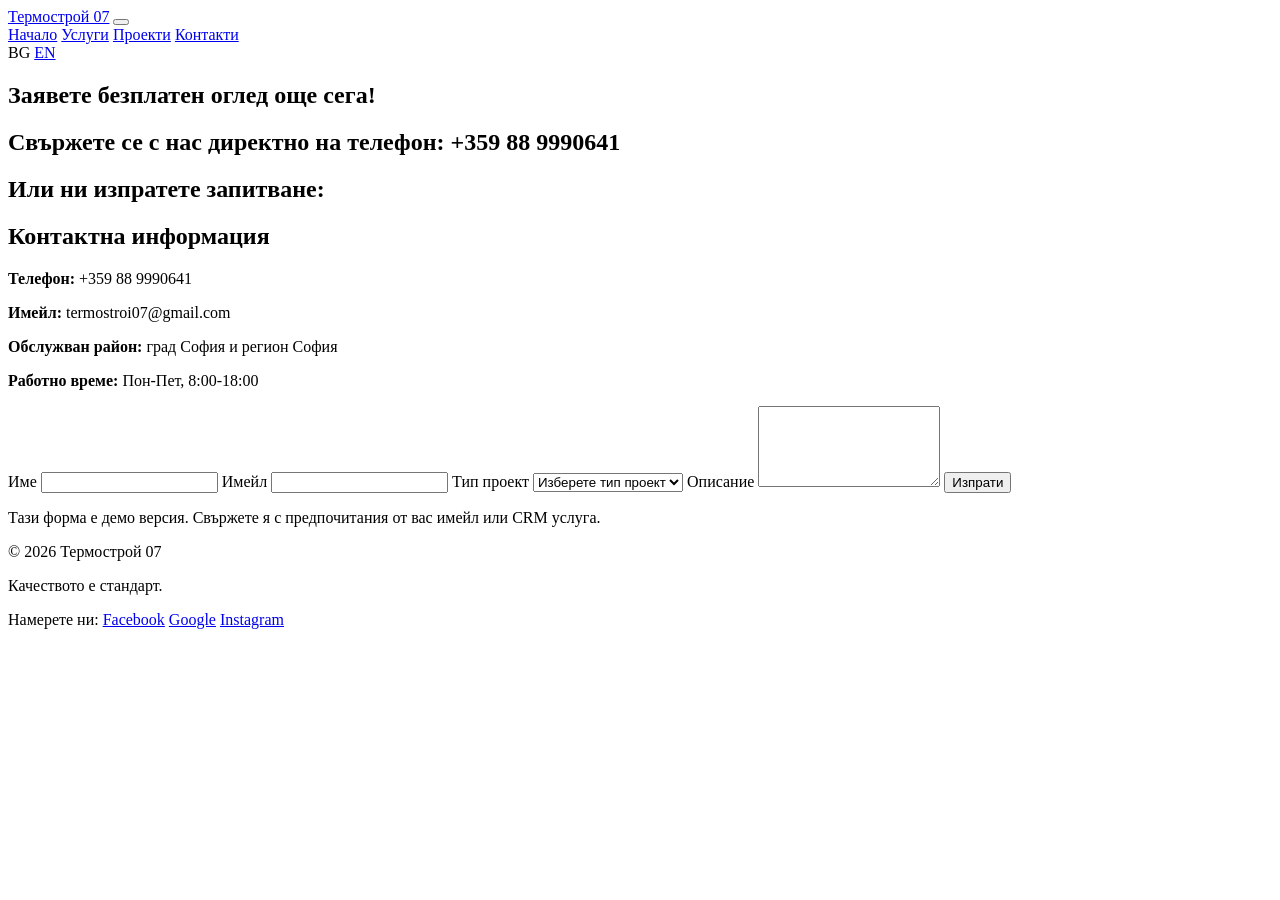
==== contact.html @ 3707374c "Add files via upload" ====
<!DOCTYPE html>
<html lang="bg">
<head>
  <meta charset="UTF-8" />
  <meta name="viewport" content="width=device-width, initial-scale=1.0" />
  <title>Контакти | Термострой 07</title>
  <meta name="description" content="Заявете безплатен оглед, свържете се с нас на дадения телефон или изпратете запитване чрез формата." />
  <link rel="stylesheet" href="assets/css/styles.css" />
</head>
<body data-project-page="projects.html">
  <header class="site-header">
    <div class="container nav-wrap">
      <a class="brand" href="index.html">Термострой 07</a>
      <button class="menu-toggle" aria-expanded="false" aria-controls="site-nav" aria-label="Open navigation menu">
        <span></span>
        <span></span>
        <span></span>
      </button>
      <nav id="site-nav" class="site-nav">
        <a href="index.html">Начало</a>
        <a href="services.html">Услуги</a>
        <a href="projects.html">Проекти</a>
        <a class="active" href="contact.html">Контакти</a>
      </nav>
      <div class="lang-switcher" aria-label="Language switcher">
        <span class="lang-badge is-active" aria-current="true">BG</span>
        <a class="lang-link" href="en-contact.html" aria-label="Switch to English">EN</a>
      </div>
    </div>
  </header>

  <main>
    <section class="page-hero">
      <div class="container reveal">
        <!-- <p class="eyebrow">Заявете безплатен оглед още сега!</p> -->
        <h2>Заявете безплатен оглед още сега!</h2>
        <h2>Свържете се с нас директно на телефон: +359 88 9990641</h2>
        <h2>Или ни изпратете запитване:</h2>
      </div>
    </section>

    <section class="section">
      <div class="container contact-layout">
        <div class="contact-info reveal">
          <h2>Контактна информация</h2>
          <p><strong>Телефон:</strong> +359 88 9990641</p>
          <p><strong>Имейл:</strong> termostroi07@gmail.com</p>
          <p><strong>Обслужван район:</strong> град София и регион София</p>
          <p><strong>Работно време:</strong> Пон-Пет, 8:00-18:00</p>
        </div>

        <form class="contact-form reveal" action="#" method="post">
          <label for="name">Име</label>
          <input id="name" name="name" type="text" required />

          <label for="email">Имейл</label>
          <input id="email" name="email" type="email" required />

          <label for="project">Тип проект</label>
          <select id="project" name="project" required>
            <option value="">Изберете тип проект</option>
            <option>Ремонт на жилище</option>
            <option>Търговски обект</option>
            <option>Външни подобрения</option>
            <option>Друго</option>
          </select>

          <label for="message">Описание</label>
          <textarea id="message" name="message" rows="5" required></textarea>

          <button class="btn btn-primary" type="submit">Изпрати</button>
          <p class="form-note">Тази форма е демо версия. Свържете я с предпочитания от вас имейл или CRM услуга.</p>
        </form>
      </div>
    </section>
  </main>

  <footer class="site-footer">
    <div class="container footer-wrap">
      <p>© 2026 Термострой 07</p>
      <p>Качеството е стандарт.</p>
      <div class="social-links" aria-label="Социални мрежи">
        <span class="social-title">Намерете ни:</span>
        <a class="social-link" href="https://www.facebook.com" target="_blank" rel="noopener noreferrer">Facebook</a>
        <a class="social-link" href="https://www.google.com/maps" target="_blank" rel="noopener noreferrer">Google</a>
        <a class="social-link" href="https://www.instagram.com" target="_blank" rel="noopener noreferrer">Instagram</a>
      </div>
    </div>
  </footer>

  <script src="assets/js/main.js"></script>
</body>
</html>
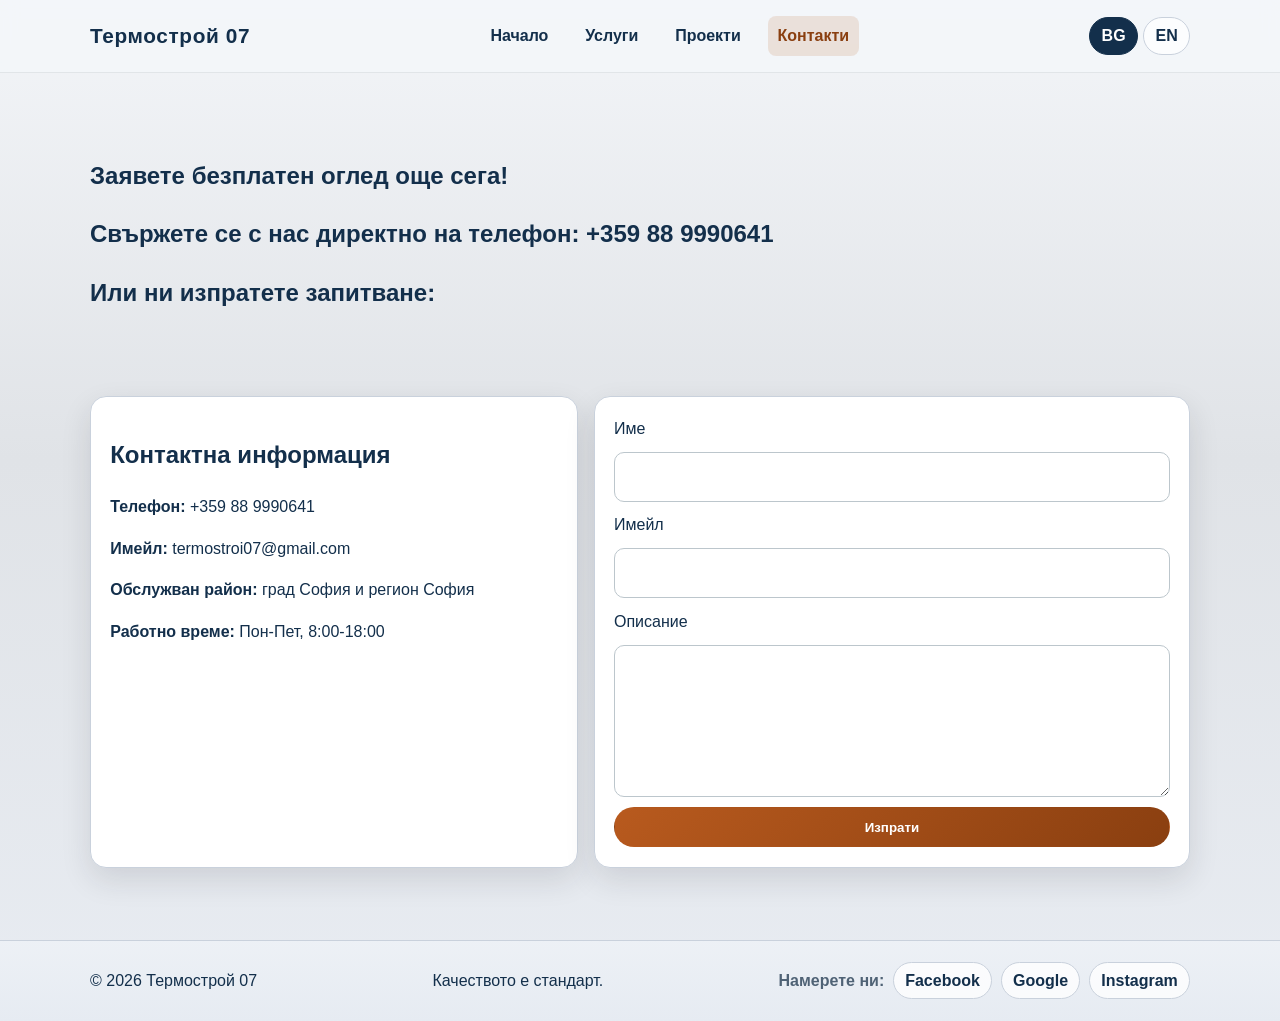
==== commit f2844a3f: "Update of all files." ====
--- a/contact.html
+++ b/contact.html
@@ -49,27 +49,18 @@
           <p><strong>Работно време:</strong> Пон-Пет, 8:00-18:00</p>
         </div>
 
-        <form class="contact-form reveal" action="#" method="post">
+        <form class="contact-form reveal" action="#" method="POST" data-netlify="true">
           <label for="name">Име</label>
           <input id="name" name="name" type="text" required />
 
           <label for="email">Имейл</label>
           <input id="email" name="email" type="email" required />
 
-          <label for="project">Тип проект</label>
-          <select id="project" name="project" required>
-            <option value="">Изберете тип проект</option>
-            <option>Ремонт на жилище</option>
-            <option>Търговски обект</option>
-            <option>Външни подобрения</option>
-            <option>Друго</option>
-          </select>
-
           <label for="message">Описание</label>
           <textarea id="message" name="message" rows="5" required></textarea>
 
           <button class="btn btn-primary" type="submit">Изпрати</button>
-          <p class="form-note">Тази форма е демо версия. Свържете я с предпочитания от вас имейл или CRM услуга.</p>
+          <!-- <p class="form-note">Тази форма е демо версия. Свържете я с предпочитания от вас имейл или CRM услуга.</p> -->
         </form>
       </div>
     </section>
@@ -81,7 +72,7 @@
       <p>Качеството е стандарт.</p>
       <div class="social-links" aria-label="Социални мрежи">
         <span class="social-title">Намерете ни:</span>
-        <a class="social-link" href="https://www.facebook.com" target="_blank" rel="noopener noreferrer">Facebook</a>
+        <a class="social-link" href="https://www.facebook.com/termostroii07" target="_blank" rel="noopener noreferrer">Facebook</a>
         <a class="social-link" href="https://www.google.com/maps" target="_blank" rel="noopener noreferrer">Google</a>
         <a class="social-link" href="https://www.instagram.com" target="_blank" rel="noopener noreferrer">Instagram</a>
       </div>
--- a/assets/css/styles.css
+++ b/assets/css/styles.css
@@ -0,0 +1,668 @@
+:root {
+  --bg: #e0e3e7;
+  --surface: #ffffff;
+  --surface-2: #e5e9ef;
+  --ink: #132f4b;
+  --muted: #4f6275;
+  --brand: #b85a1e;
+  --brand-dark: #8a3f10;
+  --accent: #e0ab22;
+  --line: #c9d1dc;
+  --shadow: 0 12px 30px rgba(30, 37, 43, 0.12);
+  --radius: 16px;
+}
+
+* {
+  box-sizing: border-box;
+}
+
+html,
+body {
+  margin: 0;
+  padding: 0;
+}
+
+body {
+  font-family: "Segoe UI", "Trebuchet MS", "Tahoma", sans-serif;
+  color: var(--ink);
+  background: linear-gradient(180deg, #f3f5f8 0%, var(--bg) 45%, #e8ecf2 100%);
+  line-height: 1.6;
+}
+
+img {
+  max-width: 100%;
+  display: block;
+}
+
+.container {
+  width: min(1100px, 92%);
+  margin: 0 auto;
+}
+
+.site-header {
+  position: sticky;
+  top: 0;
+  z-index: 20;
+  backdrop-filter: blur(8px);
+  background: rgba(243, 246, 250, 0.88);
+  border-bottom: 1px solid rgba(30, 37, 43, 0.08);
+}
+
+.nav-wrap {
+  display: flex;
+  align-items: center;
+  justify-content: space-between;
+  min-height: 72px;
+}
+
+.brand {
+  text-decoration: none;
+  color: var(--ink);
+  font-size: 1.3rem;
+  font-weight: 800;
+  letter-spacing: 0.03em;
+}
+
+.site-nav {
+  display: flex;
+  gap: 1.1rem;
+}
+
+.site-nav a {
+  text-decoration: none;
+  color: var(--ink);
+  font-weight: 600;
+  padding: 0.45rem 0.6rem;
+  border-radius: 8px;
+}
+
+.site-nav a:hover,
+.site-nav a.active {
+  color: var(--brand-dark);
+  background: rgba(184, 90, 30, 0.14);
+}
+
+.lang-switcher {
+  display: inline-flex;
+  align-items: center;
+  gap: 0.35rem;
+}
+
+.lang-badge {
+  text-decoration: none;
+  color: var(--brand-dark);
+  border: 1px solid var(--line);
+  border-radius: 999px;
+  padding: 0.35rem 0.7rem;
+  font-weight: 700;
+  background: rgba(255, 255, 255, 0.72);
+}
+
+.lang-badge.is-active {
+  background: var(--ink);
+  border-color: var(--ink);
+  color: #fff;
+}
+
+.lang-link {
+  text-decoration: none;
+  color: var(--ink);
+  border: 1px solid var(--line);
+  border-radius: 999px;
+  padding: 0.35rem 0.7rem;
+  font-weight: 700;
+  background: rgba(255, 255, 255, 0.72);
+}
+
+.lang-link:hover {
+  border-color: var(--brand);
+  color: var(--brand-dark);
+}
+
+.menu-toggle {
+  display: none;
+  width: 44px;
+  height: 44px;
+  border: 1px solid var(--line);
+  background: var(--surface);
+  border-radius: 10px;
+  cursor: pointer;
+  padding: 8px;
+}
+
+.menu-toggle span {
+  display: block;
+  width: 100%;
+  height: 3px;
+  margin: 5px 0;
+  background: var(--ink);
+  border-radius: 2px;
+}
+
+.hero {
+  position: relative;
+  overflow: hidden;
+  padding: 5rem 0 4rem;
+}
+
+.hero-grid {
+  display: grid;
+  grid-template-columns: 1.3fr 1fr;
+  gap: 1.6rem;
+  align-items: center;
+}
+
+.hero-media {
+  align-self: stretch;
+}
+
+.slideshow {
+  position: relative;
+  min-height: 480px;
+  border-radius: var(--radius);
+  overflow: hidden;
+  border: 1px solid var(--line);
+  box-shadow: var(--shadow);
+  background: var(--surface);
+}
+
+.slide {
+  position: absolute;
+  inset: 0;
+  width: 100%;
+  height: 100%;
+  object-fit: cover;
+  opacity: 0;
+  transition: opacity 0.35s ease;
+}
+
+.slide.is-active {
+  opacity: 1;
+}
+
+.slide-btn {
+  position: absolute;
+  top: 50%;
+  transform: translateY(-50%);
+  width: 36px;
+  height: 36px;
+  border: 1px solid rgba(255, 255, 255, 0.7);
+  border-radius: 999px;
+  background: rgba(19, 47, 75, 0.72);
+  color: #fff;
+  cursor: pointer;
+}
+
+.slide-btn.prev {
+  left: 10px;
+}
+
+.slide-btn.next {
+  right: 10px;
+}
+
+.eyebrow {
+  text-transform: uppercase;
+  letter-spacing: 0.15em;
+  font-size: 0.78rem;
+  color: #b76508;
+  font-weight: 700;
+}
+
+.hero h1,
+.page-hero h1 {
+  font-size: clamp(2rem, 4vw, 3.2rem);
+  line-height: 1.15;
+  margin: 0.3rem 0 1rem;
+}
+
+.hero p,
+.page-hero p {
+  max-width: 60ch;
+}
+
+.hero-actions {
+  display: flex;
+  flex-wrap: wrap;
+  gap: 0.75rem;
+  margin-top: 1.25rem;
+}
+
+.btn {
+  display: inline-block;
+  border-radius: 999px;
+  padding: 0.72rem 1.1rem;
+  text-decoration: none;
+  font-weight: 700;
+  border: 1px solid transparent;
+}
+
+.btn-primary {
+  background: linear-gradient(135deg, var(--brand), var(--brand-dark));
+  color: #ffffff;
+}
+
+.btn-primary:hover {
+  filter: brightness(1.05);
+}
+
+.btn-ghost {
+  color: var(--ink);
+  border-color: var(--line);
+  background: rgba(255, 255, 255, 0.78);
+}
+
+.hero-panel {
+  margin-top: 1rem;
+  background: linear-gradient(160deg, #ffffff 0%, #f1f4f8 100%);
+  border: 1px solid var(--line);
+  border-radius: var(--radius);
+  box-shadow: var(--shadow);
+  padding: 1.35rem;
+}
+
+.hero-panel h2 {
+  margin-top: 0;
+}
+
+.hero-shape {
+  display: none;
+}
+
+.page-hero {
+  padding: 4rem 0 1.5rem;
+}
+
+.section {
+  padding: 2.5rem 0;
+}
+
+.section-alt {
+  background: linear-gradient(180deg, rgba(229, 235, 242, 0.82), rgba(229, 235, 242, 0.36));
+  border-top: 1px solid var(--line);
+  border-bottom: 1px solid var(--line);
+}
+
+.cards {
+  display: grid;
+  gap: 1rem;
+}
+
+.three-up {
+  grid-template-columns: repeat(3, minmax(0, 1fr));
+}
+
+.two-up {
+  grid-template-columns: repeat(2, minmax(0, 1fr));
+}
+
+.card,
+.project-card,
+.contact-form,
+.contact-info {
+  background: var(--surface);
+  border: 1px solid var(--line);
+  border-radius: var(--radius);
+  box-shadow: var(--shadow);
+  padding: 1.2rem;
+}
+
+.card h2,
+.card h3,
+.project-card h2 {
+  margin-top: 0;
+}
+
+.stats {
+  display: grid;
+  grid-template-columns: repeat(3, minmax(0, 1fr));
+  gap: 0.9rem;
+}
+
+.stat {
+  padding: 1rem;
+  border-radius: 14px;
+  background: var(--surface);
+  border: 1px solid var(--line);
+  text-align: center;
+}
+
+.stat strong {
+  display: block;
+  font-size: 2rem;
+  color: var(--brand-dark);
+}
+
+.project-grid {
+  display: grid;
+  grid-template-columns: repeat(2, minmax(0, 1fr));
+  gap: 1rem;
+}
+
+.project-gallery {
+  margin-top: 0.8rem;
+  display: grid;
+  grid-template-columns: repeat(3, minmax(0, 1fr));
+  gap: 0.55rem;
+}
+
+.project-gallery img {
+  width: 100%;
+  aspect-ratio: 4 / 3;
+  object-fit: cover;
+  border-radius: 10px;
+  border: 1px solid var(--line);
+}
+
+.project-gallery-trigger {
+  margin-top: 0.95rem;
+  border: 1px solid var(--line);
+  background: rgba(243, 246, 250, 0.95);
+  color: var(--ink);
+  border-radius: 999px;
+  padding: 0.55rem 0.9rem;
+  font: inherit;
+  font-weight: 700;
+  cursor: pointer;
+}
+
+.project-gallery-trigger:hover {
+  border-color: var(--brand);
+  color: var(--brand-dark);
+}
+
+.gallery-modal[hidden] {
+  display: none;
+}
+
+.gallery-modal {
+  position: fixed;
+  inset: 0;
+  z-index: 50;
+}
+
+.gallery-modal__backdrop {
+  position: absolute;
+  inset: 0;
+  background: rgba(12, 18, 28, 0.68);
+}
+
+.gallery-modal__dialog {
+  position: relative;
+  z-index: 1;
+  width: min(960px, calc(100vw - 1.5rem));
+  max-height: min(90vh, 900px);
+  margin: 5vh auto;
+  overflow: auto;
+  background: var(--surface);
+  border-radius: 20px;
+  padding: 1rem;
+  border: 1px solid var(--line);
+  box-shadow: 0 20px 60px rgba(0, 0, 0, 0.3);
+}
+
+.gallery-modal__close {
+  position: sticky;
+  top: 0;
+  margin-left: auto;
+  display: block;
+  width: 42px;
+  height: 42px;
+  border: 1px solid var(--line);
+  border-radius: 999px;
+  background: #fff;
+  color: var(--ink);
+  font-size: 1.5rem;
+  line-height: 1;
+  cursor: pointer;
+}
+
+.gallery-modal__main {
+  width: 100%;
+  max-height: 55vh;
+  object-fit: cover;
+  border-radius: 14px;
+  border: 1px solid var(--line);
+  margin-top: 0.75rem;
+}
+
+.gallery-modal__controls {
+  display: flex;
+  gap: 0.75rem;
+  margin-top: 0.9rem;
+}
+
+.gallery-modal__nav {
+  border: 1px solid var(--line);
+  background: rgba(243, 246, 250, 0.95);
+  color: var(--ink);
+  border-radius: 999px;
+  padding: 0.5rem 0.85rem;
+  font: inherit;
+  font-weight: 700;
+  cursor: pointer;
+}
+
+.gallery-modal__thumbs {
+  margin-top: 1rem;
+  display: grid;
+  grid-template-columns: repeat(4, minmax(0, 1fr));
+  gap: 0.6rem;
+}
+
+.gallery-modal__thumbs button {
+  padding: 0;
+  border: 2px solid transparent;
+  background: transparent;
+  border-radius: 10px;
+  cursor: pointer;
+}
+
+.gallery-modal__thumbs button.is-active {
+  border-color: var(--brand);
+}
+
+.gallery-modal__thumbs img {
+  width: 100%;
+  aspect-ratio: 4 / 3;
+  object-fit: cover;
+  border-radius: 8px;
+  display: block;
+}
+
+.project-meta {
+  margin-top: -0.2rem;
+  color: var(--muted);
+  font-weight: 600;
+}
+
+.card-image {
+  width: 100%;
+  aspect-ratio: 16 / 9;
+  object-fit: cover;
+  border-radius: 12px;
+  border: 1px solid var(--line);
+  margin-bottom: 0.9rem;
+}
+
+.card-link {
+  display: inline-block;
+  margin-top: 0.6rem;
+  color: var(--brand-dark);
+  font-weight: 700;
+  text-decoration: none;
+}
+
+.card-link:hover {
+  text-decoration: underline;
+}
+
+.project-card.is-focused {
+  border-color: var(--brand);
+  box-shadow: 0 0 0 3px rgba(224, 171, 34, 0.28), var(--shadow);
+}
+
+.contact-layout {
+  display: grid;
+  grid-template-columns: 0.9fr 1.1fr;
+  gap: 1rem;
+}
+
+.contact-form {
+  display: grid;
+  gap: 0.65rem;
+}
+
+.contact-form input,
+.contact-form select,
+.contact-form textarea {
+  border: 1px solid #bcc6cc;
+  border-radius: 10px;
+  padding: 0.7rem 0.8rem;
+  font: inherit;
+  background: #fff;
+}
+
+.contact-form input:focus,
+.contact-form select:focus,
+.contact-form textarea:focus {
+  outline: 2px solid rgba(19, 47, 75, 0.35);
+  outline-offset: 1px;
+}
+
+.form-note {
+  margin: 0;
+  color: var(--muted);
+  font-size: 0.9rem;
+}
+
+.site-footer {
+  border-top: 1px solid var(--line);
+  margin-top: 2rem;
+  background: linear-gradient(180deg, rgba(237, 241, 246, 0.95), rgba(230, 235, 242, 0.95));
+}
+
+.footer-wrap {
+  min-height: 80px;
+  display: flex;
+  align-items: center;
+  justify-content: space-between;
+  gap: 1rem;
+  flex-wrap: wrap;
+}
+
+.social-links {
+  display: flex;
+  align-items: center;
+  gap: 0.55rem;
+  flex-wrap: wrap;
+}
+
+.social-title {
+  color: var(--muted);
+  font-weight: 600;
+}
+
+.social-link {
+  text-decoration: none;
+  color: var(--ink);
+  border: 1px solid var(--line);
+  background: rgba(255, 255, 255, 0.8);
+  border-radius: 999px;
+  padding: 0.3rem 0.7rem;
+  font-weight: 600;
+}
+
+.social-link:hover {
+  color: var(--brand-dark);
+  border-color: var(--brand);
+}
+
+.reveal,
+.reveal-delay {
+  opacity: 0;
+  transform: translateY(14px);
+  animation: fadeUp 0.65s ease forwards;
+}
+
+.reveal-delay {
+  animation-delay: 0.18s;
+}
+
+@keyframes fadeUp {
+  to {
+    opacity: 1;
+    transform: translateY(0);
+  }
+}
+
+@media (max-width: 900px) {
+  .hero-grid,
+  .three-up,
+  .two-up,
+  .project-grid,
+  .project-gallery,
+  .stats,
+  .contact-layout {
+    grid-template-columns: 1fr;
+  }
+
+  .hero {
+    padding-top: 4rem;
+  }
+}
+
+@media (max-width: 760px) {
+  .slideshow {
+    min-height: 260px;
+  }
+
+  .menu-toggle {
+    display: inline-block;
+  }
+
+  .site-nav {
+    position: absolute;
+    top: 72px;
+    left: 0;
+    right: 0;
+    display: grid;
+    gap: 0;
+    background: var(--surface);
+    border-bottom: 1px solid var(--line);
+    transform-origin: top;
+    transform: scaleY(0);
+    opacity: 0;
+    pointer-events: none;
+    transition: transform 0.2s ease, opacity 0.2s ease;
+  }
+
+  .site-nav a {
+    border-radius: 0;
+    padding: 0.95rem 1rem;
+    border-top: 1px solid #f0debb;
+  }
+
+  .site-nav.open {
+    transform: scaleY(1);
+    opacity: 1;
+    pointer-events: auto;
+  }
+
+  .lang-switcher {
+    margin-left: auto;
+  }
+
+  .social-links {
+    width: 100%;
+  }
+
+  .gallery-modal__dialog {
+    width: calc(100vw - 1rem);
+    margin: 0.5rem auto;
+  }
+
+  .gallery-modal__thumbs {
+    grid-template-columns: repeat(2, minmax(0, 1fr));
+  }
+}
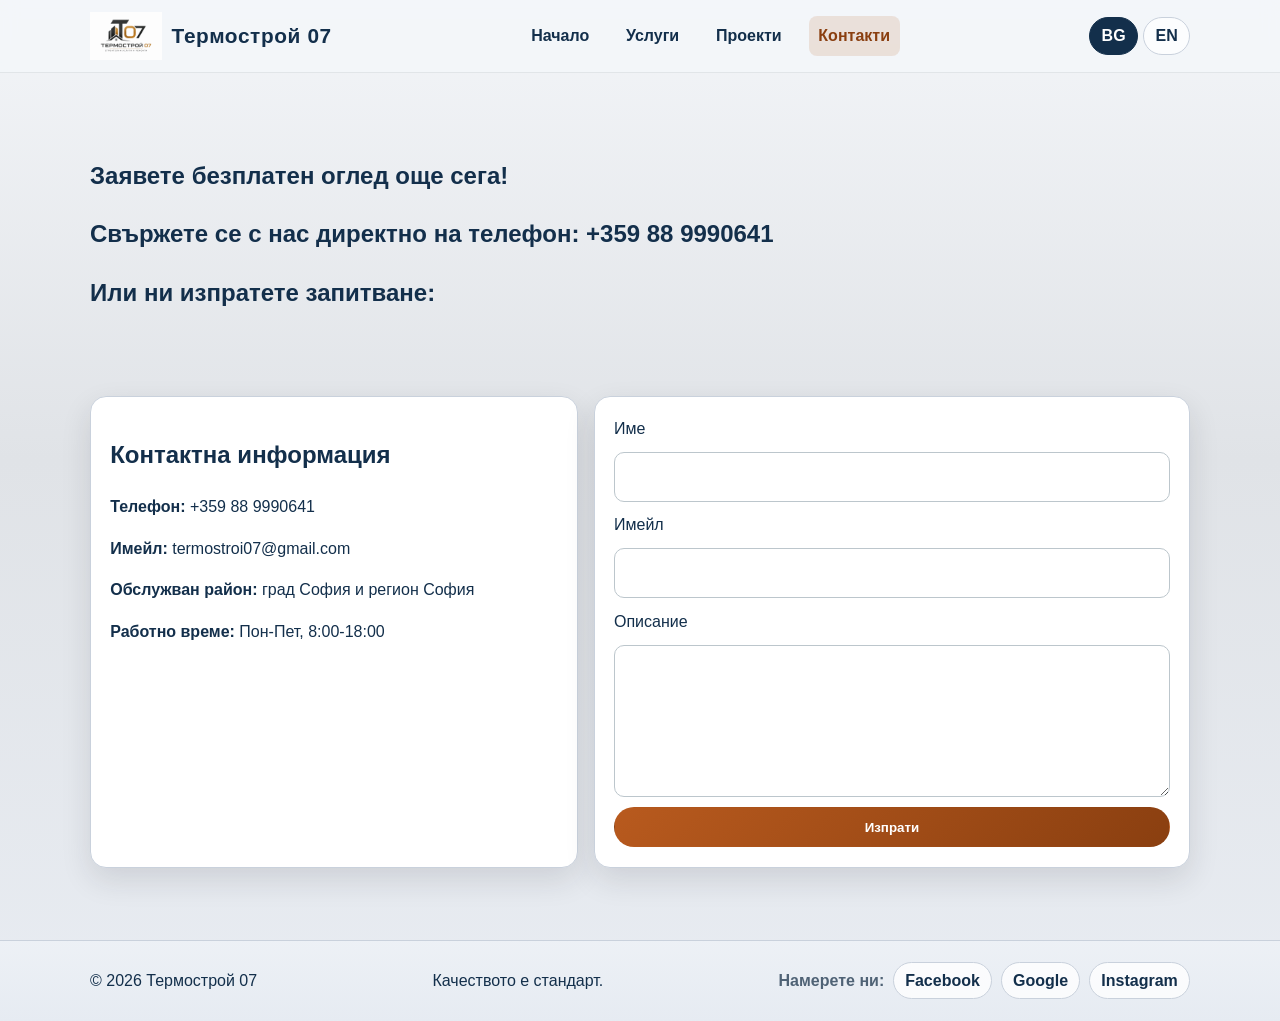
==== commit 43b5a447: "Added logo. Added new images for projects. Updated link for Instagram. Update of H1 for index.html." ====
--- a/contact.html
+++ b/contact.html
@@ -10,7 +10,12 @@
 <body data-project-page="projects.html">
   <header class="site-header">
     <div class="container nav-wrap">
-      <a class="brand" href="index.html">Термострой 07</a>
+      <div class="brand-group">
+        <a class="logo" href="index.html">
+          <img src="assets/images/hero/termostroi07_logo.png" alt="Company Name Logo">
+        </a>
+        <a class="brand" href="index.html">Термострой 07</a>
+      </div>
       <button class="menu-toggle" aria-expanded="false" aria-controls="site-nav" aria-label="Open navigation menu">
         <span></span>
         <span></span>
@@ -49,7 +54,7 @@
           <p><strong>Работно време:</strong> Пон-Пет, 8:00-18:00</p>
         </div>
 
-        <form class="contact-form reveal" action="#" method="POST" data-netlify="true">
+        <form class="contact-form reveal" action="#" method="POST" action="thanks.html" data-netlify="true">
           <label for="name">Име</label>
           <input id="name" name="name" type="text" required />
 
@@ -74,7 +79,7 @@
         <span class="social-title">Намерете ни:</span>
         <a class="social-link" href="https://www.facebook.com/termostroii07" target="_blank" rel="noopener noreferrer">Facebook</a>
         <a class="social-link" href="https://www.google.com/maps" target="_blank" rel="noopener noreferrer">Google</a>
-        <a class="social-link" href="https://www.instagram.com" target="_blank" rel="noopener noreferrer">Instagram</a>
+        <a class="social-link" href="https://www.instagram.com/termostroi07?stkn=MXQ4cWg2ODc1N2NqdQ%3D%3D" target="_blank" rel="noopener noreferrer">Instagram</a>
       </div>
     </div>
   </footer>
--- a/assets/css/styles.css
+++ b/assets/css/styles.css
@@ -53,6 +53,19 @@
   align-items: center;
   justify-content: space-between;
   min-height: 72px;
+}
+
+/* Logo and brand alignment */
+.brand-group {
+  display: flex;
+  align-items: center;
+  gap: 0.6rem;
+}
+
+.logo img {
+  height: 48px;
+  width: auto;
+  display: block;
 }
 
 .brand {
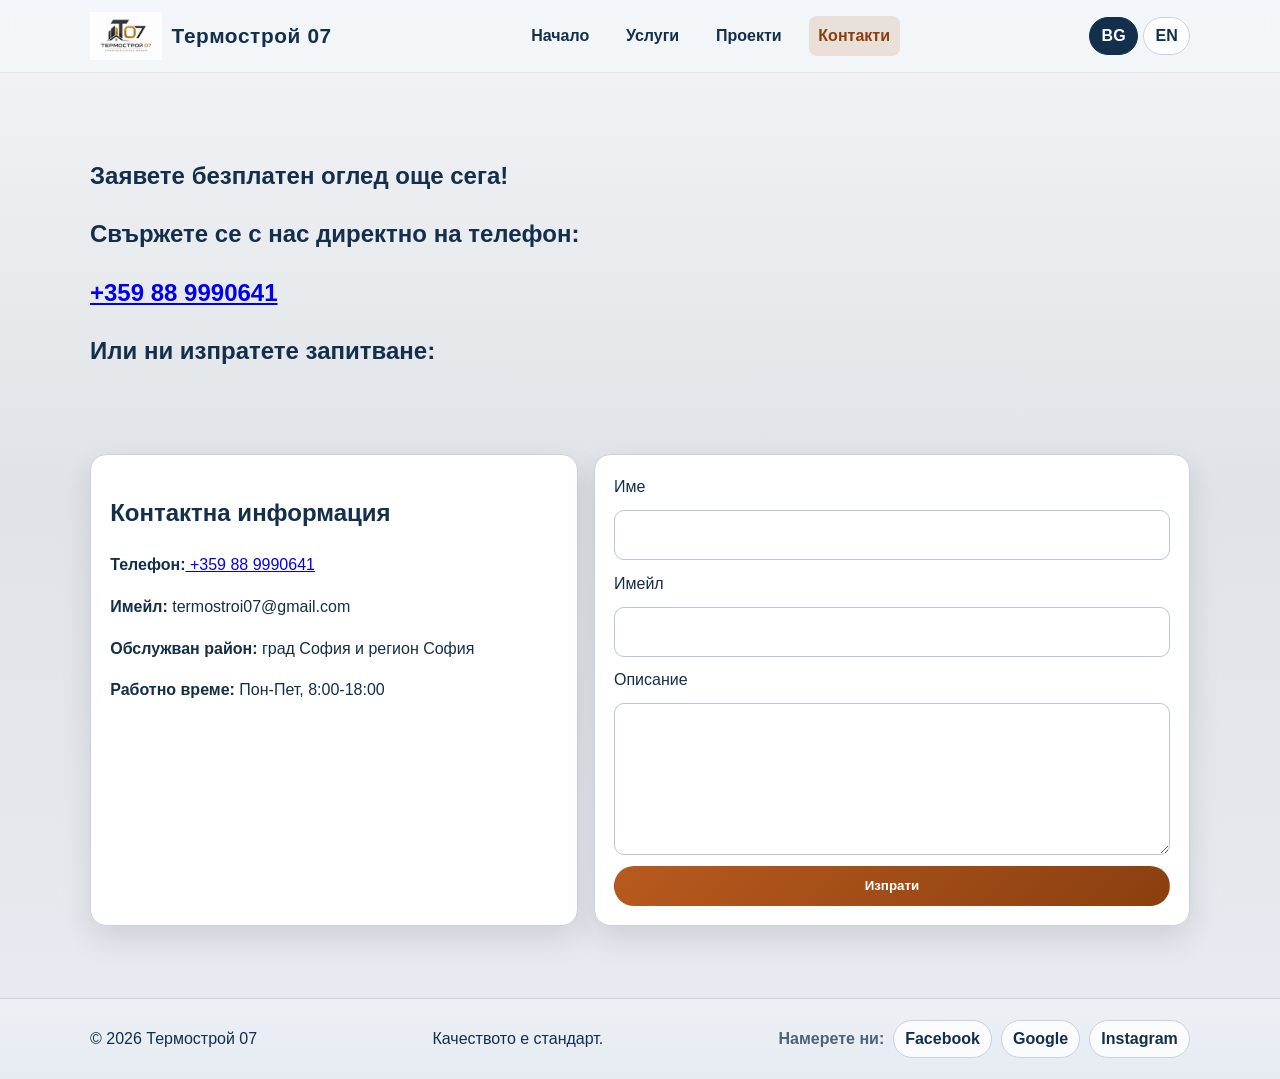
==== commit c24635c2: "new landing page update to index.html update on tel number" ====
--- a/contact.html
+++ b/contact.html
@@ -1,6 +1,7 @@
 <!DOCTYPE html>
 <html lang="bg">
 <head>
+  <link rel="canonical" href="https://termostroi07.com/contact/">
   <meta charset="UTF-8" />
   <meta name="viewport" content="width=device-width, initial-scale=1.0" />
   <title>Контакти | Термострой 07</title>
@@ -12,7 +13,7 @@
     <div class="container nav-wrap">
       <div class="brand-group">
         <a class="logo" href="index.html">
-          <img src="assets/images/hero/termostroi07_logo.png" alt="Company Name Logo">
+          <img src="assets/images/hero/termostroi07_logo.png" alt="Термострой 07">
         </a>
         <a class="brand" href="index.html">Термострой 07</a>
       </div>
@@ -39,7 +40,7 @@
       <div class="container reveal">
         <!-- <p class="eyebrow">Заявете безплатен оглед още сега!</p> -->
         <h2>Заявете безплатен оглед още сега!</h2>
-        <h2>Свържете се с нас директно на телефон: +359 88 9990641</h2>
+        <h2>Свържете се с нас директно на телефон:</h2><a href="tel:+359889990641"><h2> +359 88 9990641</h2></a>
         <h2>Или ни изпратете запитване:</h2>
       </div>
     </section>
@@ -48,7 +49,7 @@
       <div class="container contact-layout">
         <div class="contact-info reveal">
           <h2>Контактна информация</h2>
-          <p><strong>Телефон:</strong> +359 88 9990641</p>
+          <p><strong>Телефон:</strong><a href="tel:+359889990641" class="phone"> +359 88 9990641</a></p>
           <p><strong>Имейл:</strong> termostroi07@gmail.com</p>
           <p><strong>Обслужван район:</strong> град София и регион София</p>
           <p><strong>Работно време:</strong> Пон-Пет, 8:00-18:00</p>
@@ -78,7 +79,7 @@
       <div class="social-links" aria-label="Социални мрежи">
         <span class="social-title">Намерете ни:</span>
         <a class="social-link" href="https://www.facebook.com/termostroii07" target="_blank" rel="noopener noreferrer">Facebook</a>
-        <a class="social-link" href="https://www.google.com/maps" target="_blank" rel="noopener noreferrer">Google</a>
+        <a class="social-link" href="https://maps.app.goo.gl/rKTnzHV6kv3h5Zx59?g_st=ic" target="_blank" rel="noopener noreferrer">Google</a>
         <a class="social-link" href="https://www.instagram.com/termostroi07?stkn=MXQ4cWg2ODc1N2NqdQ%3D%3D" target="_blank" rel="noopener noreferrer">Instagram</a>
       </div>
     </div>
